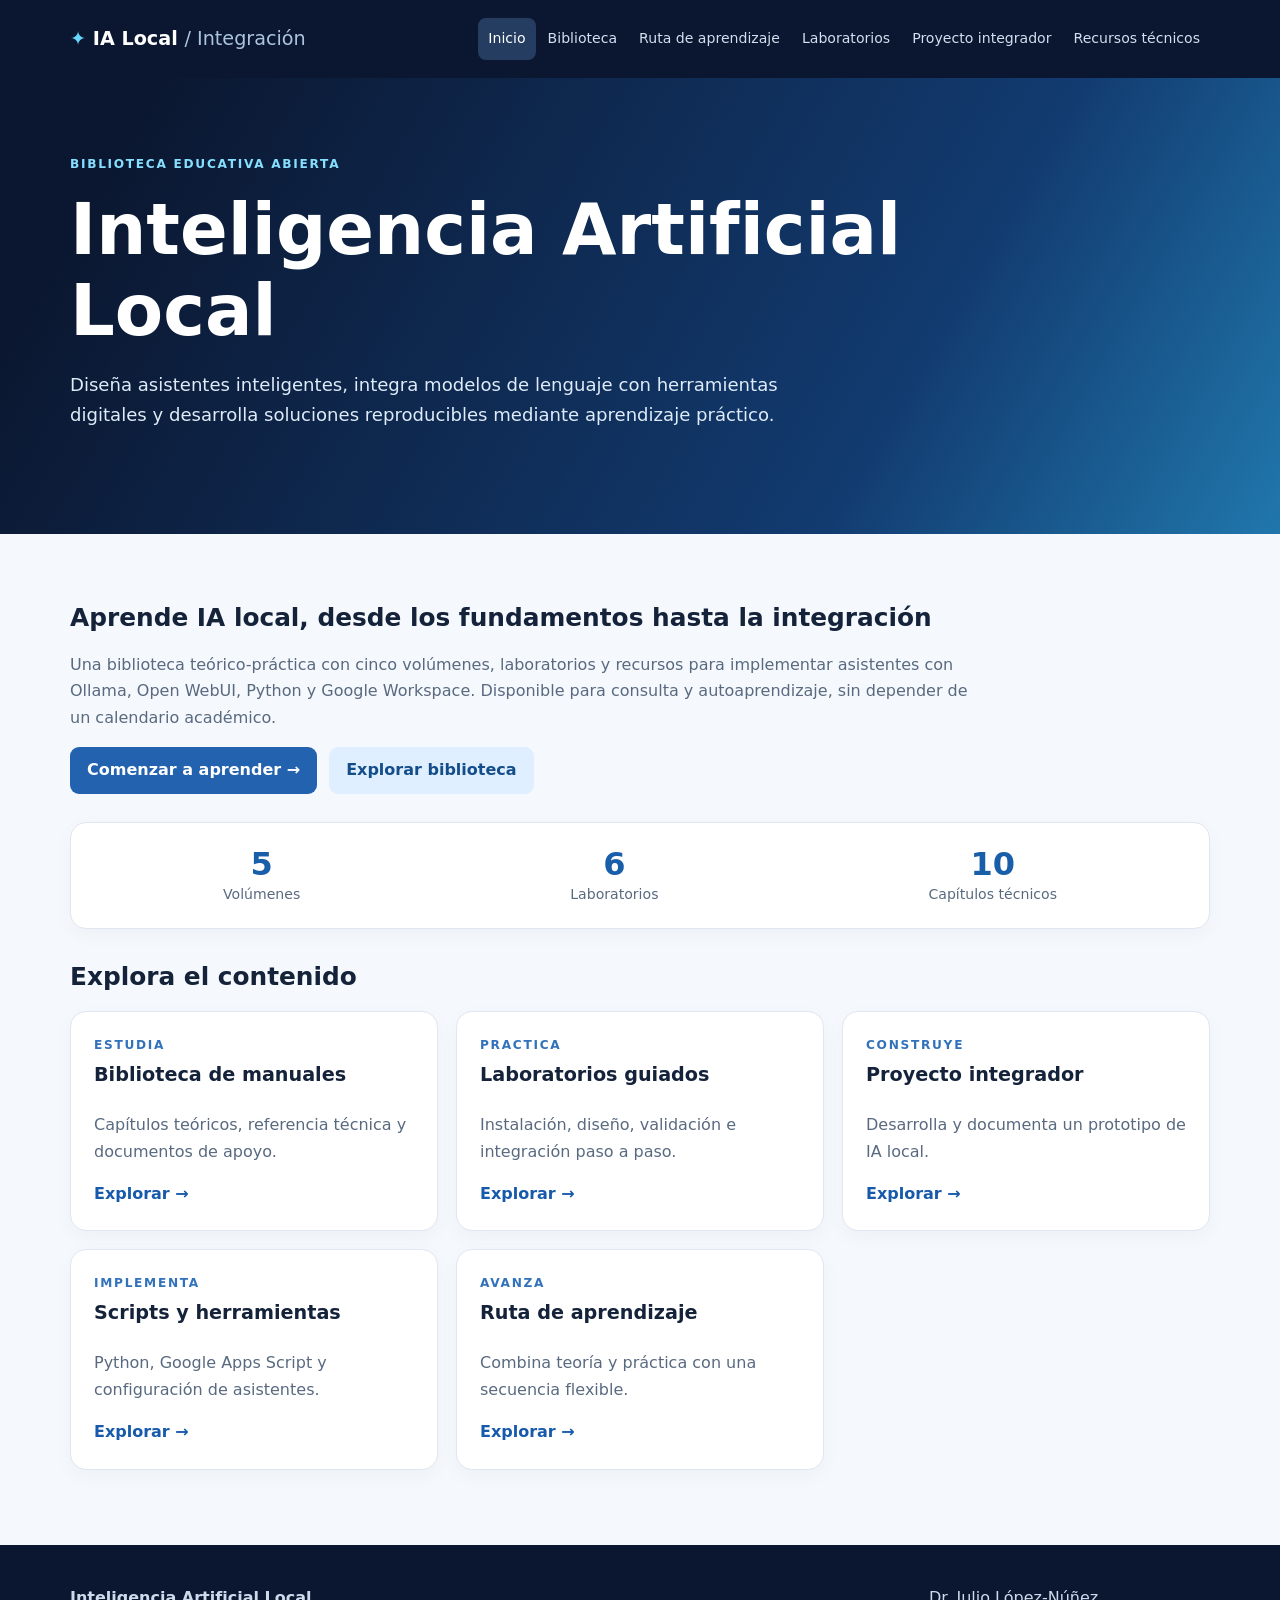
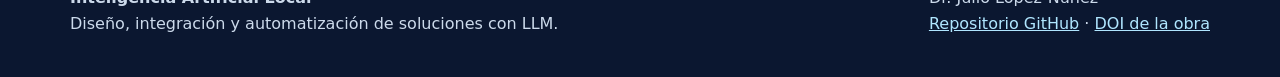
==== docs/index.html @ ef524d87 "feat(pages): create timeless IA Local educational portal" ====
<!doctype html>
<html lang="es"><head><meta charset="utf-8"><meta name="viewport" content="width=device-width,initial-scale=1">
<meta name="description" content="Inteligencia Artificial Local: manuales, laboratorios y guías para crear asistentes LLM con Ollama, Python y Google Workspace.">
<title>Inteligencia Artificial Local | Inteligencia Artificial Local</title><link rel="stylesheet" href="assets/css/styles.css"></head><body>
<a class="skip" href="#main">Saltar al contenido</a>
<header class="site-header"><div class="wrap top"><a class="brand" href="index.html"><span class="logo">✦</span> IA Local <span class="mutedbrand">/ Integración</span></a><button class="toggle" aria-controls="nav" aria-expanded="false">Menú ☰</button><nav id="nav" aria-label="Navegación principal"><a href="index.html" aria-current="page">Inicio</a><a href="biblioteca.html" >Biblioteca</a><a href="aprendizaje.html" >Ruta de aprendizaje</a><a href="laboratorios.html" >Laboratorios</a><a href="proyecto.html" >Proyecto integrador</a><a href="recursos.html" >Recursos técnicos</a></nav></div></header>
<main id="main"><section class="hero"><div class="wrap"><span class="kicker">BIBLIOTECA EDUCATIVA ABIERTA</span><h1>Inteligencia Artificial Local</h1><p>Diseña asistentes inteligentes, integra modelos de lenguaje con herramientas digitales y desarrolla soluciones reproducibles mediante aprendizaje práctico.</p></div></section><div class="wrap content"><section class="intro"><h2>Aprende IA local, desde los fundamentos hasta la integración</h2><p>Una biblioteca teórico-práctica con cinco volúmenes, laboratorios y recursos para implementar asistentes con Ollama, Open WebUI, Python y Google Workspace. Disponible para consulta y autoaprendizaje, sin depender de un calendario académico.</p><div class="buttons"><a class="btn" href="aprendizaje.html">Comenzar a aprender →</a><a class="btn alt" href="biblioteca.html">Explorar biblioteca</a></div></section><section class="metrics"><div><strong>5</strong><span>Volúmenes</span></div><div><strong>6</strong><span>Laboratorios</span></div><div><strong>10</strong><span>Capítulos técnicos</span></div></section><h2>Explora el contenido</h2><div class="cards"><article class="card"><span class="eyebrow">ESTUDIA</span><h3>Biblioteca de manuales</h3><p>Capítulos teóricos, referencia técnica y documentos de apoyo.</p><a href="biblioteca.html" class="cta">Explorar →</a></article><article class="card"><span class="eyebrow">PRACTICA</span><h3>Laboratorios guiados</h3><p>Instalación, diseño, validación e integración paso a paso.</p><a href="laboratorios.html" class="cta">Explorar →</a></article><article class="card"><span class="eyebrow">CONSTRUYE</span><h3>Proyecto integrador</h3><p>Desarrolla y documenta un prototipo de IA local.</p><a href="proyecto.html" class="cta">Explorar →</a></article><article class="card"><span class="eyebrow">IMPLEMENTA</span><h3>Scripts y herramientas</h3><p>Python, Google Apps Script y configuración de asistentes.</p><a href="recursos.html" class="cta">Explorar →</a></article><article class="card"><span class="eyebrow">AVANZA</span><h3>Ruta de aprendizaje</h3><p>Combina teoría y práctica con una secuencia flexible.</p><a href="aprendizaje.html" class="cta">Explorar →</a></article></div></div></main>
<footer><div class="wrap foot"><p><strong>Inteligencia Artificial Local</strong><br>Diseño, integración y automatización de soluciones con LLM.</p><p>Dr. Julio López-Núñez<br><a href="https://github.com/juliopez/ia-local-integracion">Repositorio GitHub</a> · <a href="https://doi.org/10.5281/zenodo.21877028">DOI de la obra</a></p></div></footer><script src="assets/js/main.js" defer></script></body></html>
---- docs/assets/css/styles.css ----
:root{--navy:#0b1730;--blue:#2057a8;--bright:#55cbef;--ink:#14223a;--muted:#596a80;--border:#dfe7f1;--paper:#fff;--bg:#f5f8fc}*{box-sizing:border-box}html{scroll-behavior:smooth}body{margin:0;font:16px/1.65 system-ui,-apple-system,BlinkMacSystemFont,"Segoe UI",sans-serif;background:var(--bg);color:var(--ink)}a{color:#175aab}a:hover{text-decoration-thickness:2px}.wrap{width:min(1140px,calc(100% - 40px));margin:auto}.skip{position:absolute;left:-9999px;top:0;background:white;padding:12px;z-index:10}.skip:focus{left:12px}.site-header{background:#0b1730;color:#fff}.top{display:flex;align-items:center;justify-content:space-between;min-height:78px;gap:12px}.brand{text-decoration:none;color:white;white-space:nowrap;font-size:1.2rem;font-weight:800}.logo{color:#68d6ff}.mutedbrand{color:#abc4df;font-weight:500}nav{display:flex;flex-wrap:wrap;gap:2px}nav a{color:#d2dff0;padding:9px 10px;text-decoration:none;border-radius:8px;font-size:.88rem}nav a:hover,nav a[aria-current=page]{background:#243d61;color:white}.toggle{display:none;border:1px solid #536e90;color:white;background:#223a5b;padding:8px 12px;border-radius:8px;font:inherit}.hero{background:linear-gradient(120deg,#0b1730 10%,#123b70 70%,#2077ac);padding:72px 0 86px;color:white}.kicker,.eyebrow{font-size:.76rem;letter-spacing:.14em;font-weight:800;text-transform:uppercase}.kicker{color:#85dfff}.eyebrow{color:#3172ba}.hero h1{font-size:clamp(2.35rem,5.5vw,4.4rem);line-height:1.15;max-width:960px;margin:14px 0}.hero p{font-size:1.13rem;max-width:775px;color:#deebf8}.content{padding:36px 0 75px}h2{font-size:1.55rem;line-height:1.25;margin:33px 0 18px}h3{font-size:1.2rem;line-height:1.3;margin:8px 0}.lead{font-size:1.1rem;max-width:850px}.intro{max-width:920px}.intro p,.card p,.step p{color:var(--muted)}.btn,.cta{display:inline-block;font-weight:750;text-decoration:none}.btn{background:#2362af;color:white;padding:10px 17px;border-radius:9px}.btn.alt{background:#e0efff;color:#144e8a}.btn.sm{padding:8px 12px;font-size:.9rem}.buttons{display:flex;flex-wrap:wrap;gap:12px}.cards{display:grid;grid-template-columns:repeat(3,minmax(0,1fr));gap:18px}.card,.note,.resource,.volume,.step,.metrics{background:var(--paper);border:1px solid var(--border);border-radius:16px;box-shadow:0 6px 20px #15284809}.card{padding:23px;display:flex;flex-direction:column}.card p{flex:1}.cta{margin-top:auto}.card:hover{box-shadow:0 12px 24px #1533541a;transform:translateY(-2px);transition:.2s}.metrics{display:flex;justify-content:space-around;gap:10px;padding:22px;margin:28px 0}.metrics>div{display:flex;flex-direction:column;text-align:center}.metrics strong{font-size:2rem;line-height:1.2;color:#195ea9}.metrics span{color:var(--muted);font-size:.88rem}.volume{padding:23px;margin:20px 0 30px}.volumehead{display:flex;align-items:center;gap:25px}.volumehead img{width:145px;max-height:220px;object-fit:contain;border-radius:8px}.volumehead h2{margin:5px 0}.resources{display:grid;grid-template-columns:repeat(2,minmax(0,1fr));gap:12px;margin-top:20px}.resource{padding:13px 15px}.resource a{font-weight:650;text-decoration:none}.resource a:hover{text-decoration:underline}.step{padding:20px;display:flex;gap:23px;margin:14px 0;align-items:start}.step h2{margin:0}.number{flex:none;background:#e3f2ff;color:#1461a9;font-weight:850;border-radius:12px;padding:11px}.note{background:#e7f3ff;padding:20px;margin:25px 0}.project li{padding:7px 0}footer{background:#0b1730;color:#ccdaeb;padding:24px 0}footer a{color:#b0e6ff}.foot{display:flex;flex-wrap:wrap;justify-content:space-between;gap:22px}@media(max-width:1000px){.top{flex-wrap:wrap;padding:14px 0}.toggle{display:block;margin-left:auto}nav{width:100%;display:none;flex-direction:column}nav.open{display:flex}.cards{grid-template-columns:repeat(2,minmax(0,1fr))}}@media(max-width:650px){.hero{padding:48px 0}.cards,.resources{grid-template-columns:1fr}.volumehead{align-items:flex-start;flex-direction:column}.metrics{flex-wrap:wrap}.metrics>div{min-width:85px}.step{gap:12px}}
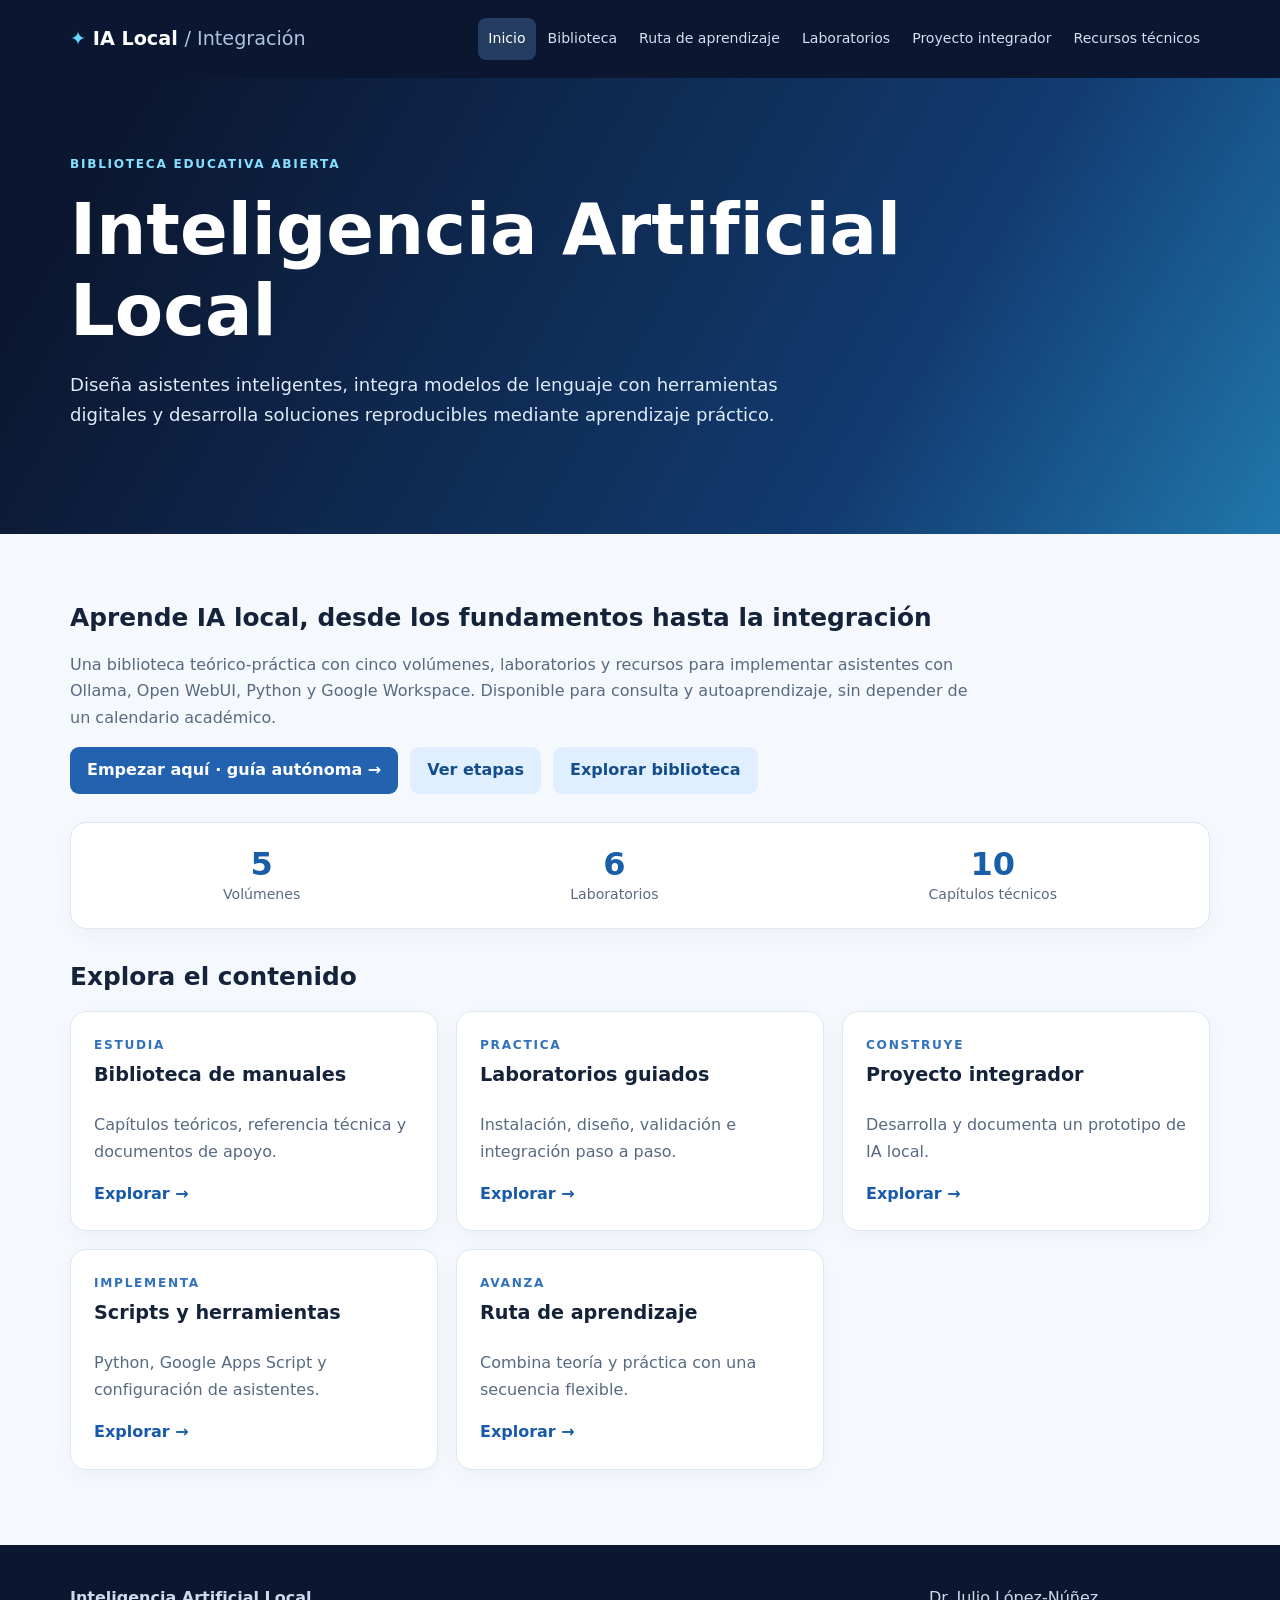
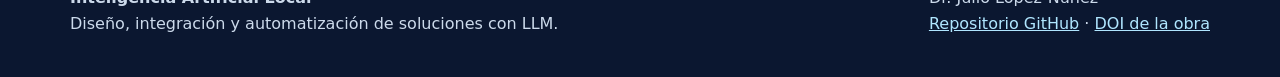
==== commit 2e950d1a: "docs: make autonomous path discoverable across GitHub and Pages" ====
--- a/docs/index.html
+++ b/docs/index.html
@@ -4,5 +4,5 @@
 <title>Inteligencia Artificial Local | Inteligencia Artificial Local</title><link rel="stylesheet" href="assets/css/styles.css"></head><body>
 <a class="skip" href="#main">Saltar al contenido</a>
 <header class="site-header"><div class="wrap top"><a class="brand" href="index.html"><span class="logo">✦</span> IA Local <span class="mutedbrand">/ Integración</span></a><button class="toggle" aria-controls="nav" aria-expanded="false">Menú ☰</button><nav id="nav" aria-label="Navegación principal"><a href="index.html" aria-current="page">Inicio</a><a href="biblioteca.html" >Biblioteca</a><a href="aprendizaje.html" >Ruta de aprendizaje</a><a href="laboratorios.html" >Laboratorios</a><a href="proyecto.html" >Proyecto integrador</a><a href="recursos.html" >Recursos técnicos</a></nav></div></header>
-<main id="main"><section class="hero"><div class="wrap"><span class="kicker">BIBLIOTECA EDUCATIVA ABIERTA</span><h1>Inteligencia Artificial Local</h1><p>Diseña asistentes inteligentes, integra modelos de lenguaje con herramientas digitales y desarrolla soluciones reproducibles mediante aprendizaje práctico.</p></div></section><div class="wrap content"><section class="intro"><h2>Aprende IA local, desde los fundamentos hasta la integración</h2><p>Una biblioteca teórico-práctica con cinco volúmenes, laboratorios y recursos para implementar asistentes con Ollama, Open WebUI, Python y Google Workspace. Disponible para consulta y autoaprendizaje, sin depender de un calendario académico.</p><div class="buttons"><a class="btn" href="aprendizaje.html">Comenzar a aprender →</a><a class="btn alt" href="biblioteca.html">Explorar biblioteca</a></div></section><section class="metrics"><div><strong>5</strong><span>Volúmenes</span></div><div><strong>6</strong><span>Laboratorios</span></div><div><strong>10</strong><span>Capítulos técnicos</span></div></section><h2>Explora el contenido</h2><div class="cards"><article class="card"><span class="eyebrow">ESTUDIA</span><h3>Biblioteca de manuales</h3><p>Capítulos teóricos, referencia técnica y documentos de apoyo.</p><a href="biblioteca.html" class="cta">Explorar →</a></article><article class="card"><span class="eyebrow">PRACTICA</span><h3>Laboratorios guiados</h3><p>Instalación, diseño, validación e integración paso a paso.</p><a href="laboratorios.html" class="cta">Explorar →</a></article><article class="card"><span class="eyebrow">CONSTRUYE</span><h3>Proyecto integrador</h3><p>Desarrolla y documenta un prototipo de IA local.</p><a href="proyecto.html" class="cta">Explorar →</a></article><article class="card"><span class="eyebrow">IMPLEMENTA</span><h3>Scripts y herramientas</h3><p>Python, Google Apps Script y configuración de asistentes.</p><a href="recursos.html" class="cta">Explorar →</a></article><article class="card"><span class="eyebrow">AVANZA</span><h3>Ruta de aprendizaje</h3><p>Combina teoría y práctica con una secuencia flexible.</p><a href="aprendizaje.html" class="cta">Explorar →</a></article></div></div></main>
+<main id="main"><section class="hero"><div class="wrap"><span class="kicker">BIBLIOTECA EDUCATIVA ABIERTA</span><h1>Inteligencia Artificial Local</h1><p>Diseña asistentes inteligentes, integra modelos de lenguaje con herramientas digitales y desarrolla soluciones reproducibles mediante aprendizaje práctico.</p></div></section><div class="wrap content"><section class="intro"><h2>Aprende IA local, desde los fundamentos hasta la integración</h2><p>Una biblioteca teórico-práctica con cinco volúmenes, laboratorios y recursos para implementar asistentes con Ollama, Open WebUI, Python y Google Workspace. Disponible para consulta y autoaprendizaje, sin depender de un calendario académico.</p><div class="buttons"><a class="btn" href="https://github.com/juliopez/ia-local-integracion/blob/main/EMPEZAR_AQUI.md">Empezar aquí · guía autónoma →</a><a class="btn alt" href="aprendizaje.html">Ver etapas</a><a class="btn alt" href="biblioteca.html">Explorar biblioteca</a></div></section><section class="metrics"><div><strong>5</strong><span>Volúmenes</span></div><div><strong>6</strong><span>Laboratorios</span></div><div><strong>10</strong><span>Capítulos técnicos</span></div></section><h2>Explora el contenido</h2><div class="cards"><article class="card"><span class="eyebrow">ESTUDIA</span><h3>Biblioteca de manuales</h3><p>Capítulos teóricos, referencia técnica y documentos de apoyo.</p><a href="biblioteca.html" class="cta">Explorar →</a></article><article class="card"><span class="eyebrow">PRACTICA</span><h3>Laboratorios guiados</h3><p>Instalación, diseño, validación e integración paso a paso.</p><a href="laboratorios.html" class="cta">Explorar →</a></article><article class="card"><span class="eyebrow">CONSTRUYE</span><h3>Proyecto integrador</h3><p>Desarrolla y documenta un prototipo de IA local.</p><a href="proyecto.html" class="cta">Explorar →</a></article><article class="card"><span class="eyebrow">IMPLEMENTA</span><h3>Scripts y herramientas</h3><p>Python, Google Apps Script y configuración de asistentes.</p><a href="recursos.html" class="cta">Explorar →</a></article><article class="card"><span class="eyebrow">AVANZA</span><h3>Ruta de aprendizaje</h3><p>Combina teoría y práctica con una secuencia flexible.</p><a href="aprendizaje.html" class="cta">Explorar →</a></article></div></div></main>
 <footer><div class="wrap foot"><p><strong>Inteligencia Artificial Local</strong><br>Diseño, integración y automatización de soluciones con LLM.</p><p>Dr. Julio López-Núñez<br><a href="https://github.com/juliopez/ia-local-integracion">Repositorio GitHub</a> · <a href="https://doi.org/10.5281/zenodo.21877028">DOI de la obra</a></p></div></footer><script src="assets/js/main.js" defer></script></body></html>
--- a/docs/assets/css/styles.css
+++ b/docs/assets/css/styles.css
@@ -1 +1,12 @@
-:root{--navy:#0b1730;--blue:#2057a8;--bright:#55cbef;--ink:#14223a;--muted:#596a80;--border:#dfe7f1;--paper:#fff;--bg:#f5f8fc}*{box-sizing:border-box}html{scroll-behavior:smooth}body{margin:0;font:16px/1.65 system-ui,-apple-system,BlinkMacSystemFont,"Segoe UI",sans-serif;background:var(--bg);color:var(--ink)}a{color:#175aab}a:hover{text-decoration-thickness:2px}.wrap{width:min(1140px,calc(100% - 40px));margin:auto}.skip{position:absolute;left:-9999px;top:0;background:white;padding:12px;z-index:10}.skip:focus{left:12px}.site-header{background:#0b1730;color:#fff}.top{display:flex;align-items:center;justify-content:space-between;min-height:78px;gap:12px}.brand{text-decoration:none;color:white;white-space:nowrap;font-size:1.2rem;font-weight:800}.logo{color:#68d6ff}.mutedbrand{color:#abc4df;font-weight:500}nav{display:flex;flex-wrap:wrap;gap:2px}nav a{color:#d2dff0;padding:9px 10px;text-decoration:none;border-radius:8px;font-size:.88rem}nav a:hover,nav a[aria-current=page]{background:#243d61;color:white}.toggle{display:none;border:1px solid #536e90;color:white;background:#223a5b;padding:8px 12px;border-radius:8px;font:inherit}.hero{background:linear-gradient(120deg,#0b1730 10%,#123b70 70%,#2077ac);padding:72px 0 86px;color:white}.kicker,.eyebrow{font-size:.76rem;letter-spacing:.14em;font-weight:800;text-transform:uppercase}.kicker{color:#85dfff}.eyebrow{color:#3172ba}.hero h1{font-size:clamp(2.35rem,5.5vw,4.4rem);line-height:1.15;max-width:960px;margin:14px 0}.hero p{font-size:1.13rem;max-width:775px;color:#deebf8}.content{padding:36px 0 75px}h2{font-size:1.55rem;line-height:1.25;margin:33px 0 18px}h3{font-size:1.2rem;line-height:1.3;margin:8px 0}.lead{font-size:1.1rem;max-width:850px}.intro{max-width:920px}.intro p,.card p,.step p{color:var(--muted)}.btn,.cta{display:inline-block;font-weight:750;text-decoration:none}.btn{background:#2362af;color:white;padding:10px 17px;border-radius:9px}.btn.alt{background:#e0efff;color:#144e8a}.btn.sm{padding:8px 12px;font-size:.9rem}.buttons{display:flex;flex-wrap:wrap;gap:12px}.cards{display:grid;grid-template-columns:repeat(3,minmax(0,1fr));gap:18px}.card,.note,.resource,.volume,.step,.metrics{background:var(--paper);border:1px solid var(--border);border-radius:16px;box-shadow:0 6px 20px #15284809}.card{padding:23px;display:flex;flex-direction:column}.card p{flex:1}.cta{margin-top:auto}.card:hover{box-shadow:0 12px 24px #1533541a;transform:translateY(-2px);transition:.2s}.metrics{display:flex;justify-content:space-around;gap:10px;padding:22px;margin:28px 0}.metrics>div{display:flex;flex-direction:column;text-align:center}.metrics strong{font-size:2rem;line-height:1.2;color:#195ea9}.metrics span{color:var(--muted);font-size:.88rem}.volume{padding:23px;margin:20px 0 30px}.volumehead{display:flex;align-items:center;gap:25px}.volumehead img{width:145px;max-height:220px;object-fit:contain;border-radius:8px}.volumehead h2{margin:5px 0}.resources{display:grid;grid-template-columns:repeat(2,minmax(0,1fr));gap:12px;margin-top:20px}.resource{padding:13px 15px}.resource a{font-weight:650;text-decoration:none}.resource a:hover{text-decoration:underline}.step{padding:20px;display:flex;gap:23px;margin:14px 0;align-items:start}.step h2{margin:0}.number{flex:none;background:#e3f2ff;color:#1461a9;font-weight:850;border-radius:12px;padding:11px}.note{background:#e7f3ff;padding:20px;margin:25px 0}.project li{padding:7px 0}footer{background:#0b1730;color:#ccdaeb;padding:24px 0}footer a{color:#b0e6ff}.foot{display:flex;flex-wrap:wrap;justify-content:space-between;gap:22px}@media(max-width:1000px){.top{flex-wrap:wrap;padding:14px 0}.toggle{display:block;margin-left:auto}nav{width:100%;display:none;flex-direction:column}nav.open{display:flex}.cards{grid-template-columns:repeat(2,minmax(0,1fr))}}@media(max-width:650px){.hero{padding:48px 0}.cards,.resources{grid-template-columns:1fr}.volumehead{align-items:flex-start;flex-direction:column}.metrics{flex-wrap:wrap}.metrics>div{min-width:85px}.step{gap:12px}}+:root{--navy:#0b1730;--blue:#2057a8;--bright:#55cbef;--ink:#14223a;--muted:#596a80;--border:#dfe7f1;--paper:#fff;--bg:#f5f8fc}*{box-sizing:border-box}html{scroll-behavior:smooth}body{margin:0;font:16px/1.65 system-ui,-apple-system,BlinkMacSystemFont,"Segoe UI",sans-serif;background:var(--bg);color:var(--ink)}a{color:#175aab}a:hover{text-decoration-thickness:2px}.wrap{width:min(1140px,calc(100% - 40px));margin:auto}.skip{position:absolute;left:-9999px;top:0;background:white;padding:12px;z-index:10}.skip:focus{left:12px}.site-header{background:#0b1730;color:#fff}.top{display:flex;align-items:center;justify-content:space-between;min-height:78px;gap:12px}.brand{text-decoration:none;color:white;white-space:nowrap;font-size:1.2rem;font-weight:800}.logo{color:#68d6ff}.mutedbrand{color:#abc4df;font-weight:500}nav{display:flex;flex-wrap:wrap;gap:2px}nav a{color:#d2dff0;padding:9px 10px;text-decoration:none;border-radius:8px;font-size:.88rem}nav a:hover,nav a[aria-current=page]{background:#243d61;color:white}.toggle{display:none;border:1px solid #536e90;color:white;background:#223a5b;padding:8px 12px;border-radius:8px;font:inherit}.hero{background:linear-gradient(120deg,#0b1730 10%,#123b70 70%,#2077ac);padding:72px 0 86px;color:white}.kicker,.eyebrow{font-size:.76rem;letter-spacing:.14em;font-weight:800;text-transform:uppercase}.kicker{color:#85dfff}.eyebrow{color:#3172ba}.hero h1{font-size:clamp(2.35rem,5.5vw,4.4rem);line-height:1.15;max-width:960px;margin:14px 0}.hero p{font-size:1.13rem;max-width:775px;color:#deebf8}.content{padding:36px 0 75px}h2{font-size:1.55rem;line-height:1.25;margin:33px 0 18px}h3{font-size:1.2rem;line-height:1.3;margin:8px 0}.lead{font-size:1.1rem;max-width:850px}.intro{max-width:920px}.intro p,.card p,.step p{color:var(--muted)}.btn,.cta{display:inline-block;font-weight:750;text-decoration:none}.btn{background:#2362af;color:white;padding:10px 17px;border-radius:9px}.btn.alt{background:#e0efff;color:#144e8a}.btn.sm{padding:8px 12px;font-size:.9rem}.buttons{display:flex;flex-wrap:wrap;gap:12px}.cards{display:grid;grid-template-columns:repeat(3,minmax(0,1fr));gap:18px}.card,.note,.resource,.volume,.step,.metrics{background:var(--paper);border:1px solid var(--border);border-radius:16px;box-shadow:0 6px 20px #15284809}.card{padding:23px;display:flex;flex-direction:column}.card p{flex:1}.cta{margin-top:auto}.card:hover{box-shadow:0 12px 24px #1533541a;transform:translateY(-2px);transition:.2s}.metrics{display:flex;justify-content:space-around;gap:10px;padding:22px;margin:28px 0}.metrics>div{display:flex;flex-direction:column;text-align:center}.metrics strong{font-size:2rem;line-height:1.2;color:#195ea9}.metrics span{color:var(--muted);font-size:.88rem}.volume{padding:23px;margin:20px 0 30px}.volumehead{display:flex;align-items:center;gap:25px}.volumehead img{width:145px;max-height:220px;object-fit:contain;border-radius:8px}.volumehead h2{margin:5px 0}.resources{display:grid;grid-template-columns:repeat(2,minmax(0,1fr));gap:12px;margin-top:20px}.resource{padding:13px 15px}.resource a{font-weight:650;text-decoration:none}.resource a:hover{text-decoration:underline}.step{padding:20px;display:flex;gap:23px;margin:14px 0;align-items:start}.step h2{margin:0}.number{flex:none;background:#e3f2ff;color:#1461a9;font-weight:850;border-radius:12px;padding:11px}.note{background:#e7f3ff;padding:20px;margin:25px 0}.project li{padding:7px 0}footer{background:#0b1730;color:#ccdaeb;padding:24px 0}footer a{color:#b0e6ff}.foot{display:flex;flex-wrap:wrap;justify-content:space-between;gap:22px}@media(max-width:1000px){.top{flex-wrap:wrap;padding:14px 0}.toggle{display:block;margin-left:auto}nav{width:100%;display:none;flex-direction:column}nav.open{display:flex}.cards{grid-template-columns:repeat(2,minmax(0,1fr))}}@media(max-width:650px){.hero{padding:48px 0}.cards,.resources{grid-template-columns:1fr}.volumehead{align-items:flex-start;flex-direction:column}.metrics{flex-wrap:wrap}.metrics>div{min-width:85px}.step{gap:12px}}
+
+/* Ruta intensiva de cinco sesiones: tarjetas responsive independientes */
+.intensive-grid{display:grid;grid-template-columns:repeat(2,minmax(0,1fr));gap:16px;margin:24px 0 18px}
+.intensive-card{padding:20px;border:1px solid #dce5f0;border-radius:14px;background:#fff;box-shadow:0 3px 14px rgba(24,47,83,.04);display:flex;flex-direction:column;gap:9px;min-width:0}
+.intensive-num{font-size:.72rem;letter-spacing:.1em;font-weight:800;color:#24619d}
+.intensive-card h3{font-size:1.17rem;line-height:1.35;margin:0;color:#15243e}
+.intensive-card p{margin:0;line-height:1.55}
+.intensive-links{margin-top:auto!important;padding-top:10px;display:flex;flex-direction:column;gap:5px;border-top:1px solid #e9edf4;font-size:.89rem}
+.intensive-links span{color:#63758a}
+.intensive-footnote{font-size:.93rem;color:#596a80}
+@media(max-width:640px){.intensive-grid{grid-template-columns:1fr}.intensive-card{padding:17px}}
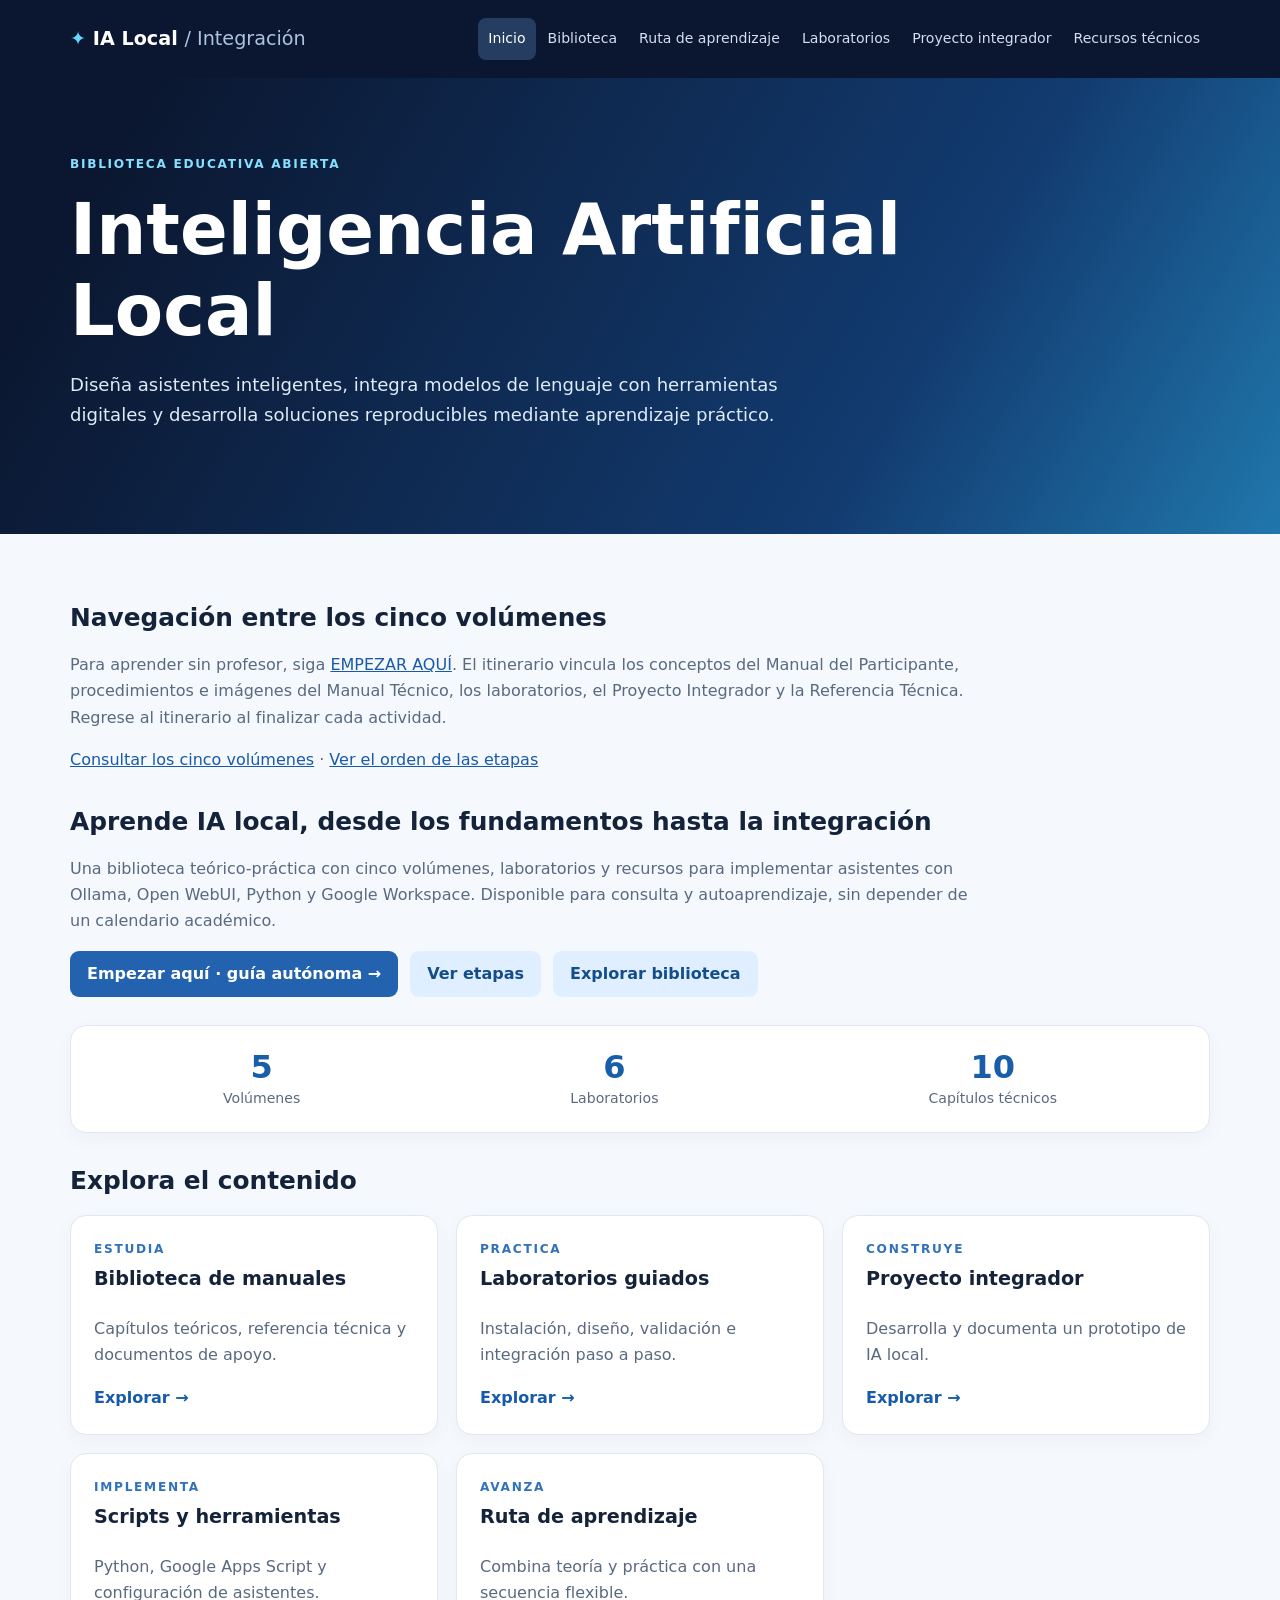
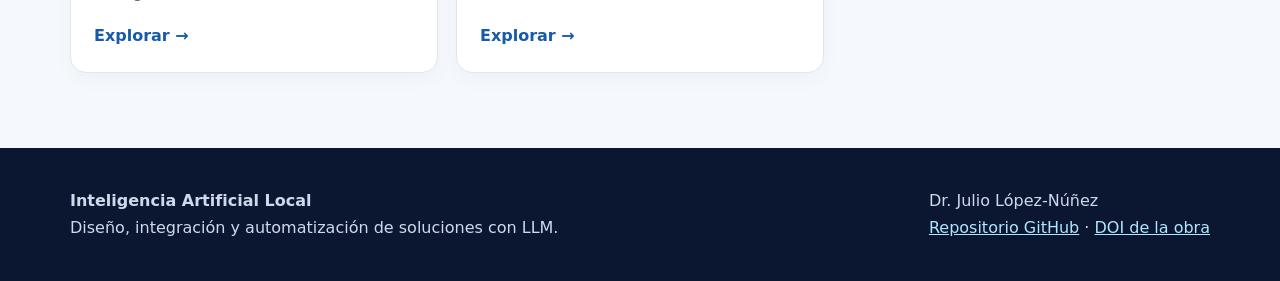
==== commit c5aecf00: "docs(pages): connect five volumes and autonomous learning journey across site" ====
--- a/docs/index.html
+++ b/docs/index.html
@@ -4,5 +4,5 @@
 <title>Inteligencia Artificial Local | Inteligencia Artificial Local</title><link rel="stylesheet" href="assets/css/styles.css"></head><body>
 <a class="skip" href="#main">Saltar al contenido</a>
 <header class="site-header"><div class="wrap top"><a class="brand" href="index.html"><span class="logo">✦</span> IA Local <span class="mutedbrand">/ Integración</span></a><button class="toggle" aria-controls="nav" aria-expanded="false">Menú ☰</button><nav id="nav" aria-label="Navegación principal"><a href="index.html" aria-current="page">Inicio</a><a href="biblioteca.html" >Biblioteca</a><a href="aprendizaje.html" >Ruta de aprendizaje</a><a href="laboratorios.html" >Laboratorios</a><a href="proyecto.html" >Proyecto integrador</a><a href="recursos.html" >Recursos técnicos</a></nav></div></header>
-<main id="main"><section class="hero"><div class="wrap"><span class="kicker">BIBLIOTECA EDUCATIVA ABIERTA</span><h1>Inteligencia Artificial Local</h1><p>Diseña asistentes inteligentes, integra modelos de lenguaje con herramientas digitales y desarrolla soluciones reproducibles mediante aprendizaje práctico.</p></div></section><div class="wrap content"><section class="intro"><h2>Aprende IA local, desde los fundamentos hasta la integración</h2><p>Una biblioteca teórico-práctica con cinco volúmenes, laboratorios y recursos para implementar asistentes con Ollama, Open WebUI, Python y Google Workspace. Disponible para consulta y autoaprendizaje, sin depender de un calendario académico.</p><div class="buttons"><a class="btn" href="https://github.com/juliopez/ia-local-integracion/blob/main/EMPEZAR_AQUI.md">Empezar aquí · guía autónoma →</a><a class="btn alt" href="aprendizaje.html">Ver etapas</a><a class="btn alt" href="biblioteca.html">Explorar biblioteca</a></div></section><section class="metrics"><div><strong>5</strong><span>Volúmenes</span></div><div><strong>6</strong><span>Laboratorios</span></div><div><strong>10</strong><span>Capítulos técnicos</span></div></section><h2>Explora el contenido</h2><div class="cards"><article class="card"><span class="eyebrow">ESTUDIA</span><h3>Biblioteca de manuales</h3><p>Capítulos teóricos, referencia técnica y documentos de apoyo.</p><a href="biblioteca.html" class="cta">Explorar →</a></article><article class="card"><span class="eyebrow">PRACTICA</span><h3>Laboratorios guiados</h3><p>Instalación, diseño, validación e integración paso a paso.</p><a href="laboratorios.html" class="cta">Explorar →</a></article><article class="card"><span class="eyebrow">CONSTRUYE</span><h3>Proyecto integrador</h3><p>Desarrolla y documenta un prototipo de IA local.</p><a href="proyecto.html" class="cta">Explorar →</a></article><article class="card"><span class="eyebrow">IMPLEMENTA</span><h3>Scripts y herramientas</h3><p>Python, Google Apps Script y configuración de asistentes.</p><a href="recursos.html" class="cta">Explorar →</a></article><article class="card"><span class="eyebrow">AVANZA</span><h3>Ruta de aprendizaje</h3><p>Combina teoría y práctica con una secuencia flexible.</p><a href="aprendizaje.html" class="cta">Explorar →</a></article></div></div></main>
+<main id="main"><section class="hero"><div class="wrap"><span class="kicker">BIBLIOTECA EDUCATIVA ABIERTA</span><h1>Inteligencia Artificial Local</h1><p>Diseña asistentes inteligentes, integra modelos de lenguaje con herramientas digitales y desarrolla soluciones reproducibles mediante aprendizaje práctico.</p></div></section><div class="wrap content"><section class="intro"><h2>Navegación entre los cinco volúmenes</h2><p>Para aprender sin profesor, siga <a href="https://github.com/juliopez/ia-local-integracion/blob/main/EMPEZAR_AQUI.md">EMPEZAR AQUÍ</a>. El itinerario vincula los conceptos del Manual del Participante, procedimientos e imágenes del Manual Técnico, los laboratorios, el Proyecto Integrador y la Referencia Técnica. Regrese al itinerario al finalizar cada actividad.</p><p><a href="biblioteca.html">Consultar los cinco volúmenes</a> · <a href="aprendizaje.html">Ver el orden de las etapas</a></p></section><section class="intro"><h2>Aprende IA local, desde los fundamentos hasta la integración</h2><p>Una biblioteca teórico-práctica con cinco volúmenes, laboratorios y recursos para implementar asistentes con Ollama, Open WebUI, Python y Google Workspace. Disponible para consulta y autoaprendizaje, sin depender de un calendario académico.</p><div class="buttons"><a class="btn" href="https://github.com/juliopez/ia-local-integracion/blob/main/EMPEZAR_AQUI.md">Empezar aquí · guía autónoma →</a><a class="btn alt" href="aprendizaje.html">Ver etapas</a><a class="btn alt" href="biblioteca.html">Explorar biblioteca</a></div></section><section class="metrics"><div><strong>5</strong><span>Volúmenes</span></div><div><strong>6</strong><span>Laboratorios</span></div><div><strong>10</strong><span>Capítulos técnicos</span></div></section><h2>Explora el contenido</h2><div class="cards"><article class="card"><span class="eyebrow">ESTUDIA</span><h3>Biblioteca de manuales</h3><p>Capítulos teóricos, referencia técnica y documentos de apoyo.</p><a href="biblioteca.html" class="cta">Explorar →</a></article><article class="card"><span class="eyebrow">PRACTICA</span><h3>Laboratorios guiados</h3><p>Instalación, diseño, validación e integración paso a paso.</p><a href="laboratorios.html" class="cta">Explorar →</a></article><article class="card"><span class="eyebrow">CONSTRUYE</span><h3>Proyecto integrador</h3><p>Desarrolla y documenta un prototipo de IA local.</p><a href="proyecto.html" class="cta">Explorar →</a></article><article class="card"><span class="eyebrow">IMPLEMENTA</span><h3>Scripts y herramientas</h3><p>Python, Google Apps Script y configuración de asistentes.</p><a href="recursos.html" class="cta">Explorar →</a></article><article class="card"><span class="eyebrow">AVANZA</span><h3>Ruta de aprendizaje</h3><p>Combina teoría y práctica con una secuencia flexible.</p><a href="aprendizaje.html" class="cta">Explorar →</a></article></div></div></main>
 <footer><div class="wrap foot"><p><strong>Inteligencia Artificial Local</strong><br>Diseño, integración y automatización de soluciones con LLM.</p><p>Dr. Julio López-Núñez<br><a href="https://github.com/juliopez/ia-local-integracion">Repositorio GitHub</a> · <a href="https://doi.org/10.5281/zenodo.21877028">DOI de la obra</a></p></div></footer><script src="assets/js/main.js" defer></script></body></html>
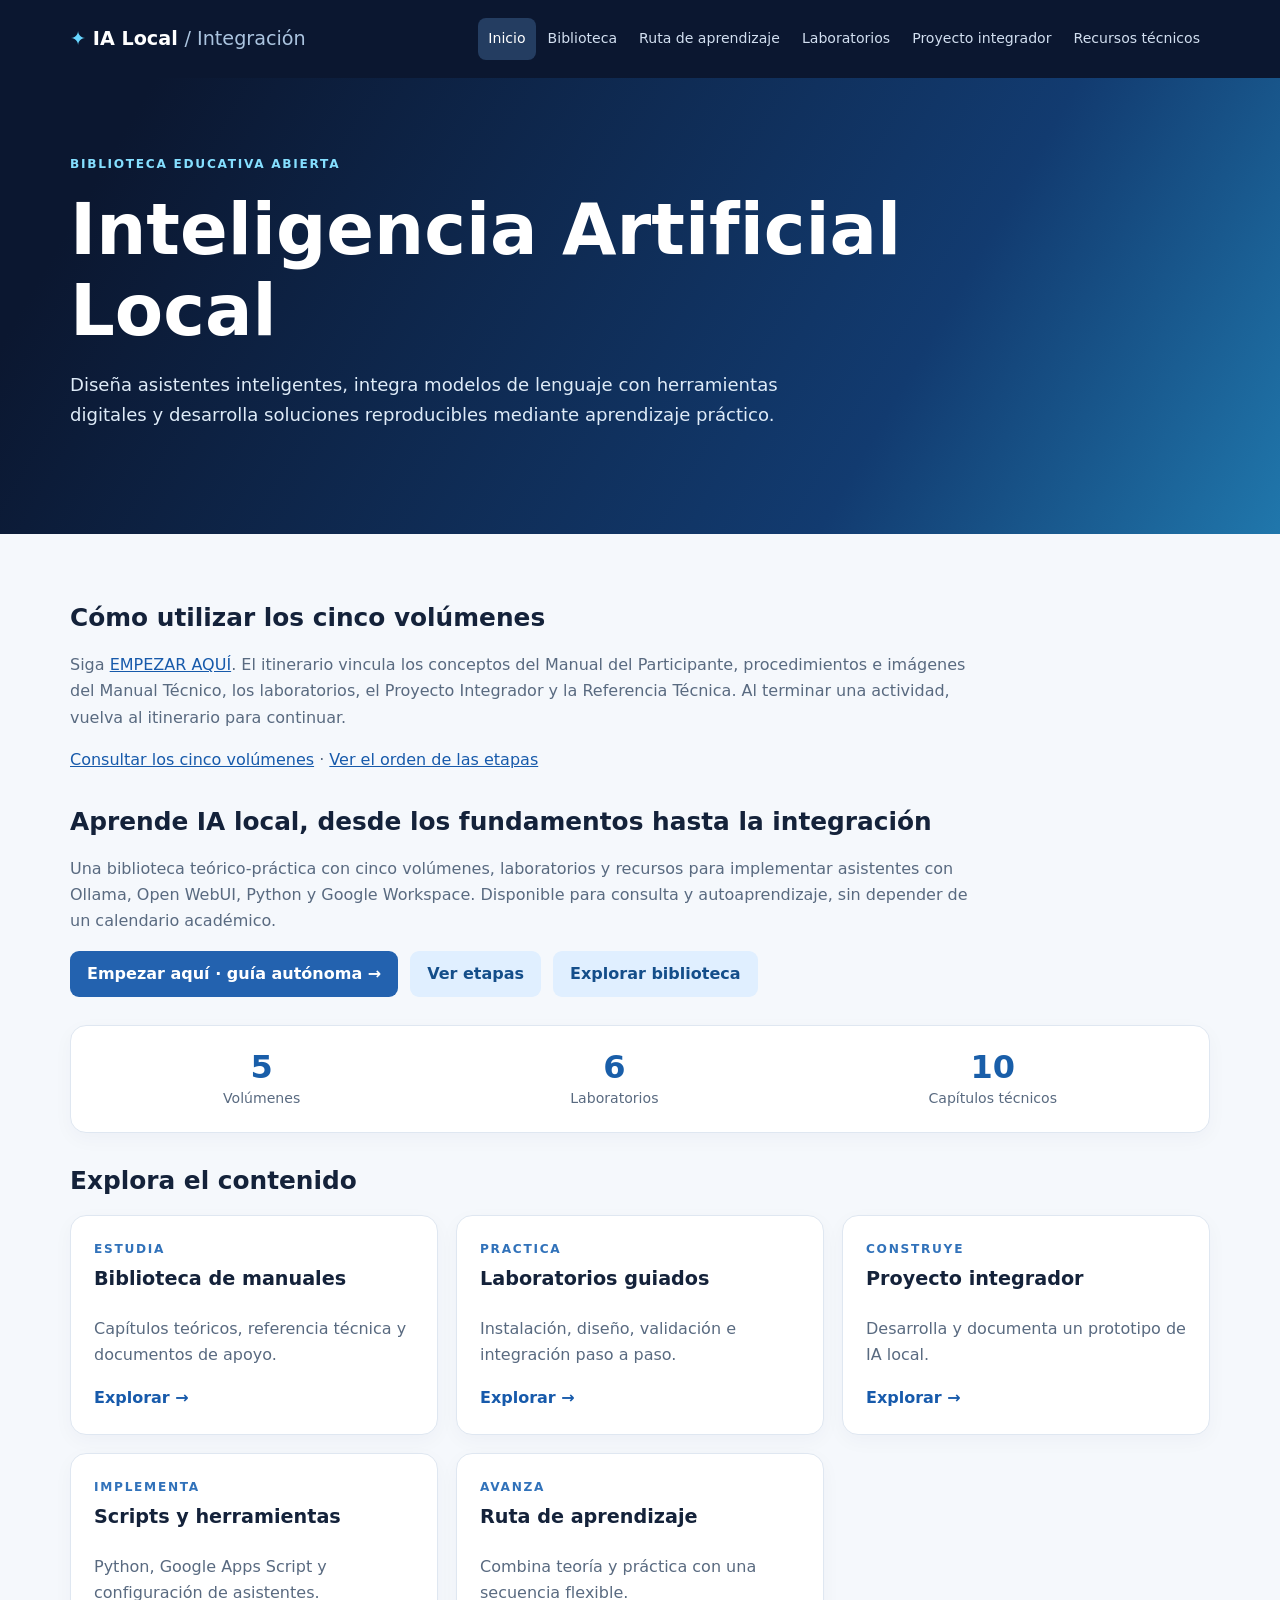
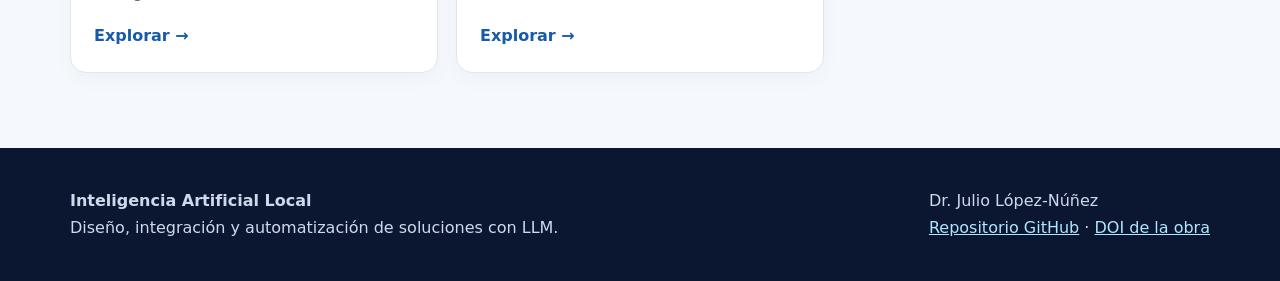
==== commit 5c689667: "docs: clean learner-facing wording across README and GitHub Pages" ====
--- a/docs/index.html
+++ b/docs/index.html
@@ -4,5 +4,5 @@
 <title>Inteligencia Artificial Local | Inteligencia Artificial Local</title><link rel="stylesheet" href="assets/css/styles.css"></head><body>
 <a class="skip" href="#main">Saltar al contenido</a>
 <header class="site-header"><div class="wrap top"><a class="brand" href="index.html"><span class="logo">✦</span> IA Local <span class="mutedbrand">/ Integración</span></a><button class="toggle" aria-controls="nav" aria-expanded="false">Menú ☰</button><nav id="nav" aria-label="Navegación principal"><a href="index.html" aria-current="page">Inicio</a><a href="biblioteca.html" >Biblioteca</a><a href="aprendizaje.html" >Ruta de aprendizaje</a><a href="laboratorios.html" >Laboratorios</a><a href="proyecto.html" >Proyecto integrador</a><a href="recursos.html" >Recursos técnicos</a></nav></div></header>
-<main id="main"><section class="hero"><div class="wrap"><span class="kicker">BIBLIOTECA EDUCATIVA ABIERTA</span><h1>Inteligencia Artificial Local</h1><p>Diseña asistentes inteligentes, integra modelos de lenguaje con herramientas digitales y desarrolla soluciones reproducibles mediante aprendizaje práctico.</p></div></section><div class="wrap content"><section class="intro"><h2>Navegación entre los cinco volúmenes</h2><p>Para aprender sin profesor, siga <a href="https://github.com/juliopez/ia-local-integracion/blob/main/EMPEZAR_AQUI.md">EMPEZAR AQUÍ</a>. El itinerario vincula los conceptos del Manual del Participante, procedimientos e imágenes del Manual Técnico, los laboratorios, el Proyecto Integrador y la Referencia Técnica. Regrese al itinerario al finalizar cada actividad.</p><p><a href="biblioteca.html">Consultar los cinco volúmenes</a> · <a href="aprendizaje.html">Ver el orden de las etapas</a></p></section><section class="intro"><h2>Aprende IA local, desde los fundamentos hasta la integración</h2><p>Una biblioteca teórico-práctica con cinco volúmenes, laboratorios y recursos para implementar asistentes con Ollama, Open WebUI, Python y Google Workspace. Disponible para consulta y autoaprendizaje, sin depender de un calendario académico.</p><div class="buttons"><a class="btn" href="https://github.com/juliopez/ia-local-integracion/blob/main/EMPEZAR_AQUI.md">Empezar aquí · guía autónoma →</a><a class="btn alt" href="aprendizaje.html">Ver etapas</a><a class="btn alt" href="biblioteca.html">Explorar biblioteca</a></div></section><section class="metrics"><div><strong>5</strong><span>Volúmenes</span></div><div><strong>6</strong><span>Laboratorios</span></div><div><strong>10</strong><span>Capítulos técnicos</span></div></section><h2>Explora el contenido</h2><div class="cards"><article class="card"><span class="eyebrow">ESTUDIA</span><h3>Biblioteca de manuales</h3><p>Capítulos teóricos, referencia técnica y documentos de apoyo.</p><a href="biblioteca.html" class="cta">Explorar →</a></article><article class="card"><span class="eyebrow">PRACTICA</span><h3>Laboratorios guiados</h3><p>Instalación, diseño, validación e integración paso a paso.</p><a href="laboratorios.html" class="cta">Explorar →</a></article><article class="card"><span class="eyebrow">CONSTRUYE</span><h3>Proyecto integrador</h3><p>Desarrolla y documenta un prototipo de IA local.</p><a href="proyecto.html" class="cta">Explorar →</a></article><article class="card"><span class="eyebrow">IMPLEMENTA</span><h3>Scripts y herramientas</h3><p>Python, Google Apps Script y configuración de asistentes.</p><a href="recursos.html" class="cta">Explorar →</a></article><article class="card"><span class="eyebrow">AVANZA</span><h3>Ruta de aprendizaje</h3><p>Combina teoría y práctica con una secuencia flexible.</p><a href="aprendizaje.html" class="cta">Explorar →</a></article></div></div></main>
+<main id="main"><section class="hero"><div class="wrap"><span class="kicker">BIBLIOTECA EDUCATIVA ABIERTA</span><h1>Inteligencia Artificial Local</h1><p>Diseña asistentes inteligentes, integra modelos de lenguaje con herramientas digitales y desarrolla soluciones reproducibles mediante aprendizaje práctico.</p></div></section><div class="wrap content"><section class="intro"><h2>Cómo utilizar los cinco volúmenes</h2><p>Siga <a href="https://github.com/juliopez/ia-local-integracion/blob/main/EMPEZAR_AQUI.md">EMPEZAR AQUÍ</a>. El itinerario vincula los conceptos del Manual del Participante, procedimientos e imágenes del Manual Técnico, los laboratorios, el Proyecto Integrador y la Referencia Técnica. Al terminar una actividad, vuelva al itinerario para continuar.</p><p><a href="biblioteca.html">Consultar los cinco volúmenes</a> · <a href="aprendizaje.html">Ver el orden de las etapas</a></p></section><section class="intro"><h2>Aprende IA local, desde los fundamentos hasta la integración</h2><p>Una biblioteca teórico-práctica con cinco volúmenes, laboratorios y recursos para implementar asistentes con Ollama, Open WebUI, Python y Google Workspace. Disponible para consulta y autoaprendizaje, sin depender de un calendario académico.</p><div class="buttons"><a class="btn" href="https://github.com/juliopez/ia-local-integracion/blob/main/EMPEZAR_AQUI.md">Empezar aquí · guía autónoma →</a><a class="btn alt" href="aprendizaje.html">Ver etapas</a><a class="btn alt" href="biblioteca.html">Explorar biblioteca</a></div></section><section class="metrics"><div><strong>5</strong><span>Volúmenes</span></div><div><strong>6</strong><span>Laboratorios</span></div><div><strong>10</strong><span>Capítulos técnicos</span></div></section><h2>Explora el contenido</h2><div class="cards"><article class="card"><span class="eyebrow">ESTUDIA</span><h3>Biblioteca de manuales</h3><p>Capítulos teóricos, referencia técnica y documentos de apoyo.</p><a href="biblioteca.html" class="cta">Explorar →</a></article><article class="card"><span class="eyebrow">PRACTICA</span><h3>Laboratorios guiados</h3><p>Instalación, diseño, validación e integración paso a paso.</p><a href="laboratorios.html" class="cta">Explorar →</a></article><article class="card"><span class="eyebrow">CONSTRUYE</span><h3>Proyecto integrador</h3><p>Desarrolla y documenta un prototipo de IA local.</p><a href="proyecto.html" class="cta">Explorar →</a></article><article class="card"><span class="eyebrow">IMPLEMENTA</span><h3>Scripts y herramientas</h3><p>Python, Google Apps Script y configuración de asistentes.</p><a href="recursos.html" class="cta">Explorar →</a></article><article class="card"><span class="eyebrow">AVANZA</span><h3>Ruta de aprendizaje</h3><p>Combina teoría y práctica con una secuencia flexible.</p><a href="aprendizaje.html" class="cta">Explorar →</a></article></div></div></main>
 <footer><div class="wrap foot"><p><strong>Inteligencia Artificial Local</strong><br>Diseño, integración y automatización de soluciones con LLM.</p><p>Dr. Julio López-Núñez<br><a href="https://github.com/juliopez/ia-local-integracion">Repositorio GitHub</a> · <a href="https://doi.org/10.5281/zenodo.21877028">DOI de la obra</a></p></div></footer><script src="assets/js/main.js" defer></script></body></html>
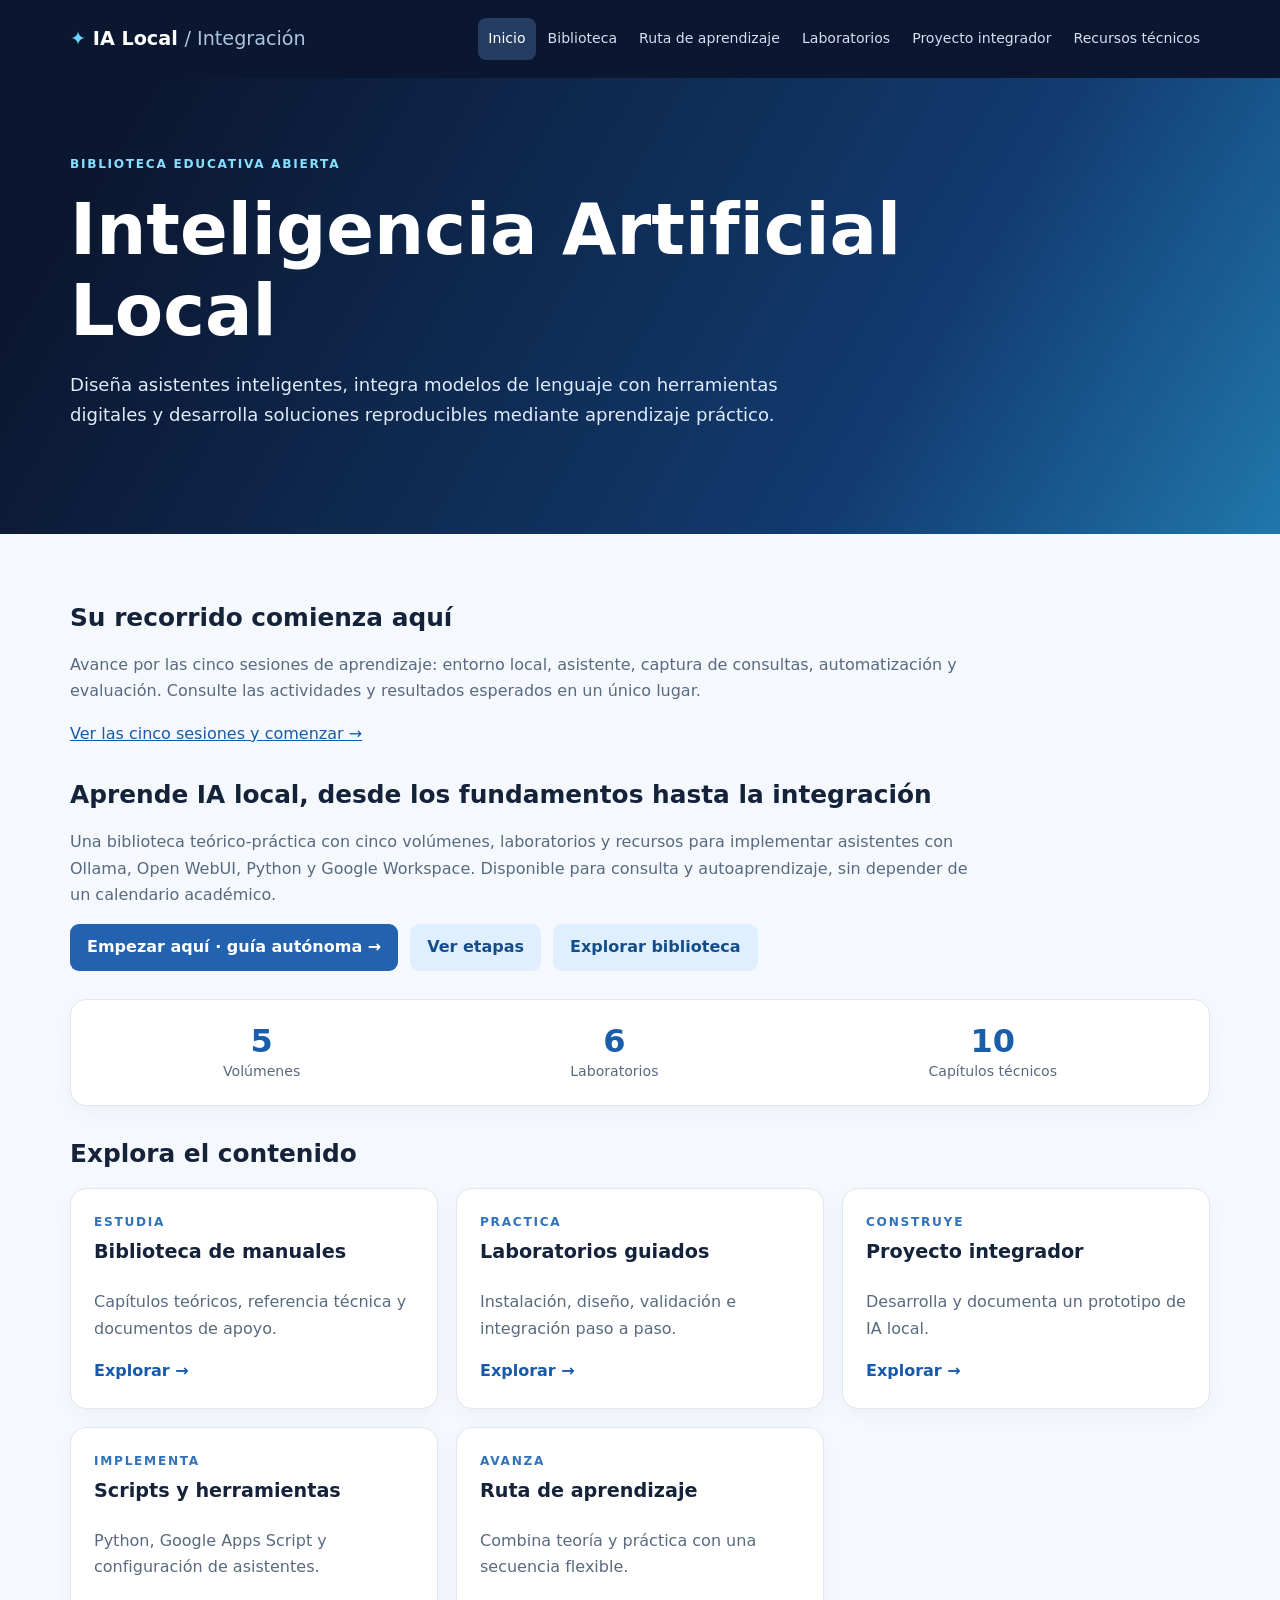
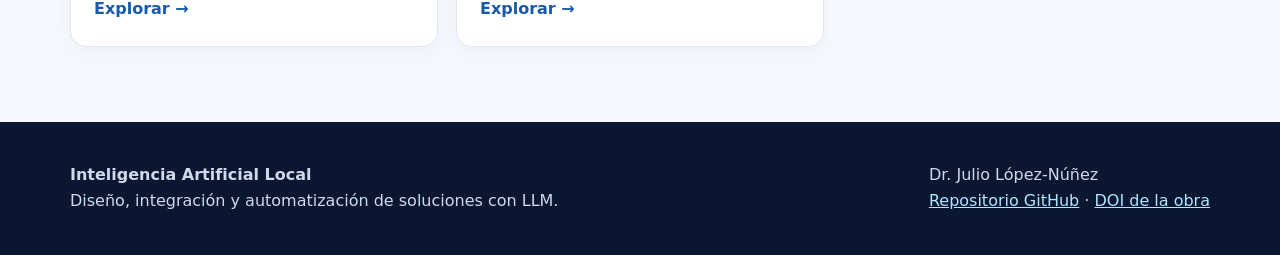
==== commit 10d85172: "docs(pages): remove out-of-order session callouts and unify navigation" ====
--- a/docs/index.html
+++ b/docs/index.html
@@ -4,5 +4,5 @@
 <title>Inteligencia Artificial Local | Inteligencia Artificial Local</title><link rel="stylesheet" href="assets/css/styles.css"></head><body>
 <a class="skip" href="#main">Saltar al contenido</a>
 <header class="site-header"><div class="wrap top"><a class="brand" href="index.html"><span class="logo">✦</span> IA Local <span class="mutedbrand">/ Integración</span></a><button class="toggle" aria-controls="nav" aria-expanded="false">Menú ☰</button><nav id="nav" aria-label="Navegación principal"><a href="index.html" aria-current="page">Inicio</a><a href="biblioteca.html" >Biblioteca</a><a href="aprendizaje.html" >Ruta de aprendizaje</a><a href="laboratorios.html" >Laboratorios</a><a href="proyecto.html" >Proyecto integrador</a><a href="recursos.html" >Recursos técnicos</a></nav></div></header>
-<main id="main"><section class="hero"><div class="wrap"><span class="kicker">BIBLIOTECA EDUCATIVA ABIERTA</span><h1>Inteligencia Artificial Local</h1><p>Diseña asistentes inteligentes, integra modelos de lenguaje con herramientas digitales y desarrolla soluciones reproducibles mediante aprendizaje práctico.</p></div></section><div class="wrap content"><section class="intro"><h2>Cómo utilizar los cinco volúmenes</h2><p>Siga <a href="https://github.com/juliopez/ia-local-integracion/blob/main/EMPEZAR_AQUI.md">EMPEZAR AQUÍ</a>. El itinerario vincula los conceptos del Manual del Participante, procedimientos e imágenes del Manual Técnico, los laboratorios, el Proyecto Integrador y la Referencia Técnica. Al terminar una actividad, vuelva al itinerario para continuar.</p><p><a href="biblioteca.html">Consultar los cinco volúmenes</a> · <a href="aprendizaje.html">Ver el orden de las etapas</a></p></section><section class="intro"><h2>Aprende IA local, desde los fundamentos hasta la integración</h2><p>Una biblioteca teórico-práctica con cinco volúmenes, laboratorios y recursos para implementar asistentes con Ollama, Open WebUI, Python y Google Workspace. Disponible para consulta y autoaprendizaje, sin depender de un calendario académico.</p><div class="buttons"><a class="btn" href="https://github.com/juliopez/ia-local-integracion/blob/main/EMPEZAR_AQUI.md">Empezar aquí · guía autónoma →</a><a class="btn alt" href="aprendizaje.html">Ver etapas</a><a class="btn alt" href="biblioteca.html">Explorar biblioteca</a></div></section><section class="metrics"><div><strong>5</strong><span>Volúmenes</span></div><div><strong>6</strong><span>Laboratorios</span></div><div><strong>10</strong><span>Capítulos técnicos</span></div></section><h2>Explora el contenido</h2><div class="cards"><article class="card"><span class="eyebrow">ESTUDIA</span><h3>Biblioteca de manuales</h3><p>Capítulos teóricos, referencia técnica y documentos de apoyo.</p><a href="biblioteca.html" class="cta">Explorar →</a></article><article class="card"><span class="eyebrow">PRACTICA</span><h3>Laboratorios guiados</h3><p>Instalación, diseño, validación e integración paso a paso.</p><a href="laboratorios.html" class="cta">Explorar →</a></article><article class="card"><span class="eyebrow">CONSTRUYE</span><h3>Proyecto integrador</h3><p>Desarrolla y documenta un prototipo de IA local.</p><a href="proyecto.html" class="cta">Explorar →</a></article><article class="card"><span class="eyebrow">IMPLEMENTA</span><h3>Scripts y herramientas</h3><p>Python, Google Apps Script y configuración de asistentes.</p><a href="recursos.html" class="cta">Explorar →</a></article><article class="card"><span class="eyebrow">AVANZA</span><h3>Ruta de aprendizaje</h3><p>Combina teoría y práctica con una secuencia flexible.</p><a href="aprendizaje.html" class="cta">Explorar →</a></article></div></div></main>
+<main id="main"><section class="hero"><div class="wrap"><span class="kicker">BIBLIOTECA EDUCATIVA ABIERTA</span><h1>Inteligencia Artificial Local</h1><p>Diseña asistentes inteligentes, integra modelos de lenguaje con herramientas digitales y desarrolla soluciones reproducibles mediante aprendizaje práctico.</p></div></section><div class="wrap content"><section class="intro"><h2>Su recorrido comienza aquí</h2><p>Avance por las cinco sesiones de aprendizaje: entorno local, asistente, captura de consultas, automatización y evaluación. Consulte las actividades y resultados esperados en un único lugar.</p><p><a href="aprendizaje.html">Ver las cinco sesiones y comenzar →</a></p></section><section class="intro"><h2>Aprende IA local, desde los fundamentos hasta la integración</h2><p>Una biblioteca teórico-práctica con cinco volúmenes, laboratorios y recursos para implementar asistentes con Ollama, Open WebUI, Python y Google Workspace. Disponible para consulta y autoaprendizaje, sin depender de un calendario académico.</p><div class="buttons"><a class="btn" href="https://github.com/juliopez/ia-local-integracion/blob/main/EMPEZAR_AQUI.md">Empezar aquí · guía autónoma →</a><a class="btn alt" href="aprendizaje.html">Ver etapas</a><a class="btn alt" href="biblioteca.html">Explorar biblioteca</a></div></section><section class="metrics"><div><strong>5</strong><span>Volúmenes</span></div><div><strong>6</strong><span>Laboratorios</span></div><div><strong>10</strong><span>Capítulos técnicos</span></div></section><h2>Explora el contenido</h2><div class="cards"><article class="card"><span class="eyebrow">ESTUDIA</span><h3>Biblioteca de manuales</h3><p>Capítulos teóricos, referencia técnica y documentos de apoyo.</p><a href="biblioteca.html" class="cta">Explorar →</a></article><article class="card"><span class="eyebrow">PRACTICA</span><h3>Laboratorios guiados</h3><p>Instalación, diseño, validación e integración paso a paso.</p><a href="laboratorios.html" class="cta">Explorar →</a></article><article class="card"><span class="eyebrow">CONSTRUYE</span><h3>Proyecto integrador</h3><p>Desarrolla y documenta un prototipo de IA local.</p><a href="proyecto.html" class="cta">Explorar →</a></article><article class="card"><span class="eyebrow">IMPLEMENTA</span><h3>Scripts y herramientas</h3><p>Python, Google Apps Script y configuración de asistentes.</p><a href="recursos.html" class="cta">Explorar →</a></article><article class="card"><span class="eyebrow">AVANZA</span><h3>Ruta de aprendizaje</h3><p>Combina teoría y práctica con una secuencia flexible.</p><a href="aprendizaje.html" class="cta">Explorar →</a></article></div></div></main>
 <footer><div class="wrap foot"><p><strong>Inteligencia Artificial Local</strong><br>Diseño, integración y automatización de soluciones con LLM.</p><p>Dr. Julio López-Núñez<br><a href="https://github.com/juliopez/ia-local-integracion">Repositorio GitHub</a> · <a href="https://doi.org/10.5281/zenodo.21877028">DOI de la obra</a></p></div></footer><script src="assets/js/main.js" defer></script></body></html>
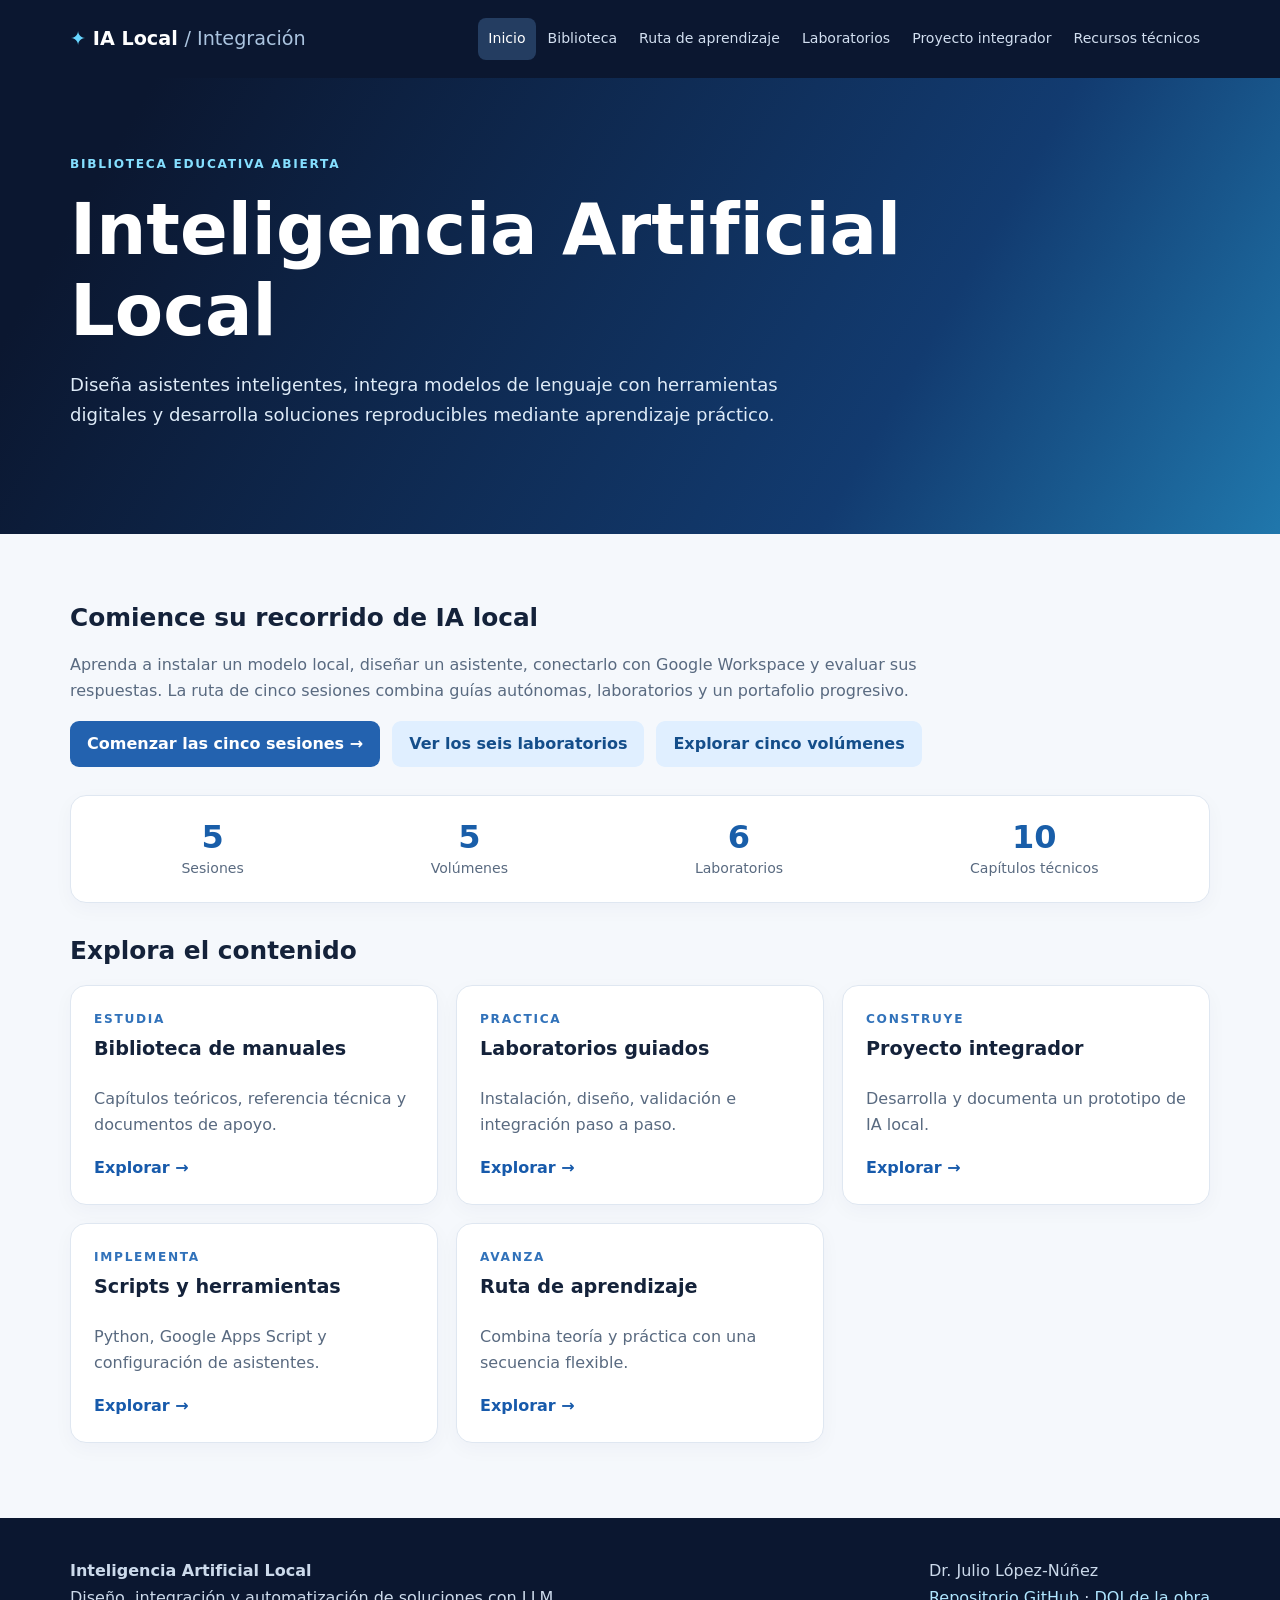
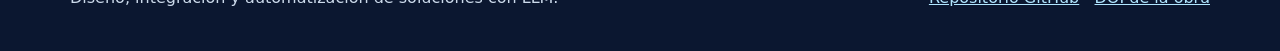
==== commit dfbba9f8: "docs(pages): consolidate visual inspection improvements and coherent five-session navigation" ====
--- a/docs/index.html
+++ b/docs/index.html
@@ -4,5 +4,5 @@
 <title>Inteligencia Artificial Local | Inteligencia Artificial Local</title><link rel="stylesheet" href="assets/css/styles.css"></head><body>
 <a class="skip" href="#main">Saltar al contenido</a>
 <header class="site-header"><div class="wrap top"><a class="brand" href="index.html"><span class="logo">✦</span> IA Local <span class="mutedbrand">/ Integración</span></a><button class="toggle" aria-controls="nav" aria-expanded="false">Menú ☰</button><nav id="nav" aria-label="Navegación principal"><a href="index.html" aria-current="page">Inicio</a><a href="biblioteca.html" >Biblioteca</a><a href="aprendizaje.html" >Ruta de aprendizaje</a><a href="laboratorios.html" >Laboratorios</a><a href="proyecto.html" >Proyecto integrador</a><a href="recursos.html" >Recursos técnicos</a></nav></div></header>
-<main id="main"><section class="hero"><div class="wrap"><span class="kicker">BIBLIOTECA EDUCATIVA ABIERTA</span><h1>Inteligencia Artificial Local</h1><p>Diseña asistentes inteligentes, integra modelos de lenguaje con herramientas digitales y desarrolla soluciones reproducibles mediante aprendizaje práctico.</p></div></section><div class="wrap content"><section class="intro"><h2>Su recorrido comienza aquí</h2><p>Avance por las cinco sesiones de aprendizaje: entorno local, asistente, captura de consultas, automatización y evaluación. Consulte las actividades y resultados esperados en un único lugar.</p><p><a href="aprendizaje.html">Ver las cinco sesiones y comenzar →</a></p></section><section class="intro"><h2>Aprende IA local, desde los fundamentos hasta la integración</h2><p>Una biblioteca teórico-práctica con cinco volúmenes, laboratorios y recursos para implementar asistentes con Ollama, Open WebUI, Python y Google Workspace. Disponible para consulta y autoaprendizaje, sin depender de un calendario académico.</p><div class="buttons"><a class="btn" href="https://github.com/juliopez/ia-local-integracion/blob/main/EMPEZAR_AQUI.md">Empezar aquí · guía autónoma →</a><a class="btn alt" href="aprendizaje.html">Ver etapas</a><a class="btn alt" href="biblioteca.html">Explorar biblioteca</a></div></section><section class="metrics"><div><strong>5</strong><span>Volúmenes</span></div><div><strong>6</strong><span>Laboratorios</span></div><div><strong>10</strong><span>Capítulos técnicos</span></div></section><h2>Explora el contenido</h2><div class="cards"><article class="card"><span class="eyebrow">ESTUDIA</span><h3>Biblioteca de manuales</h3><p>Capítulos teóricos, referencia técnica y documentos de apoyo.</p><a href="biblioteca.html" class="cta">Explorar →</a></article><article class="card"><span class="eyebrow">PRACTICA</span><h3>Laboratorios guiados</h3><p>Instalación, diseño, validación e integración paso a paso.</p><a href="laboratorios.html" class="cta">Explorar →</a></article><article class="card"><span class="eyebrow">CONSTRUYE</span><h3>Proyecto integrador</h3><p>Desarrolla y documenta un prototipo de IA local.</p><a href="proyecto.html" class="cta">Explorar →</a></article><article class="card"><span class="eyebrow">IMPLEMENTA</span><h3>Scripts y herramientas</h3><p>Python, Google Apps Script y configuración de asistentes.</p><a href="recursos.html" class="cta">Explorar →</a></article><article class="card"><span class="eyebrow">AVANZA</span><h3>Ruta de aprendizaje</h3><p>Combina teoría y práctica con una secuencia flexible.</p><a href="aprendizaje.html" class="cta">Explorar →</a></article></div></div></main>
+<main id="main"><section class="hero"><div class="wrap"><span class="kicker">BIBLIOTECA EDUCATIVA ABIERTA</span><h1>Inteligencia Artificial Local</h1><p>Diseña asistentes inteligentes, integra modelos de lenguaje con herramientas digitales y desarrolla soluciones reproducibles mediante aprendizaje práctico.</p></div></section><div class="wrap content"><section class="intro"><h2>Comience su recorrido de IA local</h2><p>Aprenda a instalar un modelo local, diseñar un asistente, conectarlo con Google Workspace y evaluar sus respuestas. La ruta de cinco sesiones combina guías autónomas, laboratorios y un portafolio progresivo.</p><div class="buttons"><a class="btn" href="aprendizaje.html">Comenzar las cinco sesiones →</a><a class="btn alt" href="laboratorios.html">Ver los seis laboratorios</a><a class="btn alt" href="biblioteca.html">Explorar cinco volúmenes</a></div></section><section class="metrics"><div><strong>5</strong><span>Sesiones</span></div><div><strong>5</strong><span>Volúmenes</span></div><div><strong>6</strong><span>Laboratorios</span></div><div><strong>10</strong><span>Capítulos técnicos</span></div></section><h2>Explora el contenido</h2><div class="cards"><article class="card"><span class="eyebrow">ESTUDIA</span><h3>Biblioteca de manuales</h3><p>Capítulos teóricos, referencia técnica y documentos de apoyo.</p><a href="biblioteca.html" class="cta">Explorar →</a></article><article class="card"><span class="eyebrow">PRACTICA</span><h3>Laboratorios guiados</h3><p>Instalación, diseño, validación e integración paso a paso.</p><a href="laboratorios.html" class="cta">Explorar →</a></article><article class="card"><span class="eyebrow">CONSTRUYE</span><h3>Proyecto integrador</h3><p>Desarrolla y documenta un prototipo de IA local.</p><a href="proyecto.html" class="cta">Explorar →</a></article><article class="card"><span class="eyebrow">IMPLEMENTA</span><h3>Scripts y herramientas</h3><p>Python, Google Apps Script y configuración de asistentes.</p><a href="recursos.html" class="cta">Explorar →</a></article><article class="card"><span class="eyebrow">AVANZA</span><h3>Ruta de aprendizaje</h3><p>Combina teoría y práctica con una secuencia flexible.</p><a href="aprendizaje.html" class="cta">Explorar →</a></article></div></div></main>
 <footer><div class="wrap foot"><p><strong>Inteligencia Artificial Local</strong><br>Diseño, integración y automatización de soluciones con LLM.</p><p>Dr. Julio López-Núñez<br><a href="https://github.com/juliopez/ia-local-integracion">Repositorio GitHub</a> · <a href="https://doi.org/10.5281/zenodo.21877028">DOI de la obra</a></p></div></footer><script src="assets/js/main.js" defer></script></body></html>
